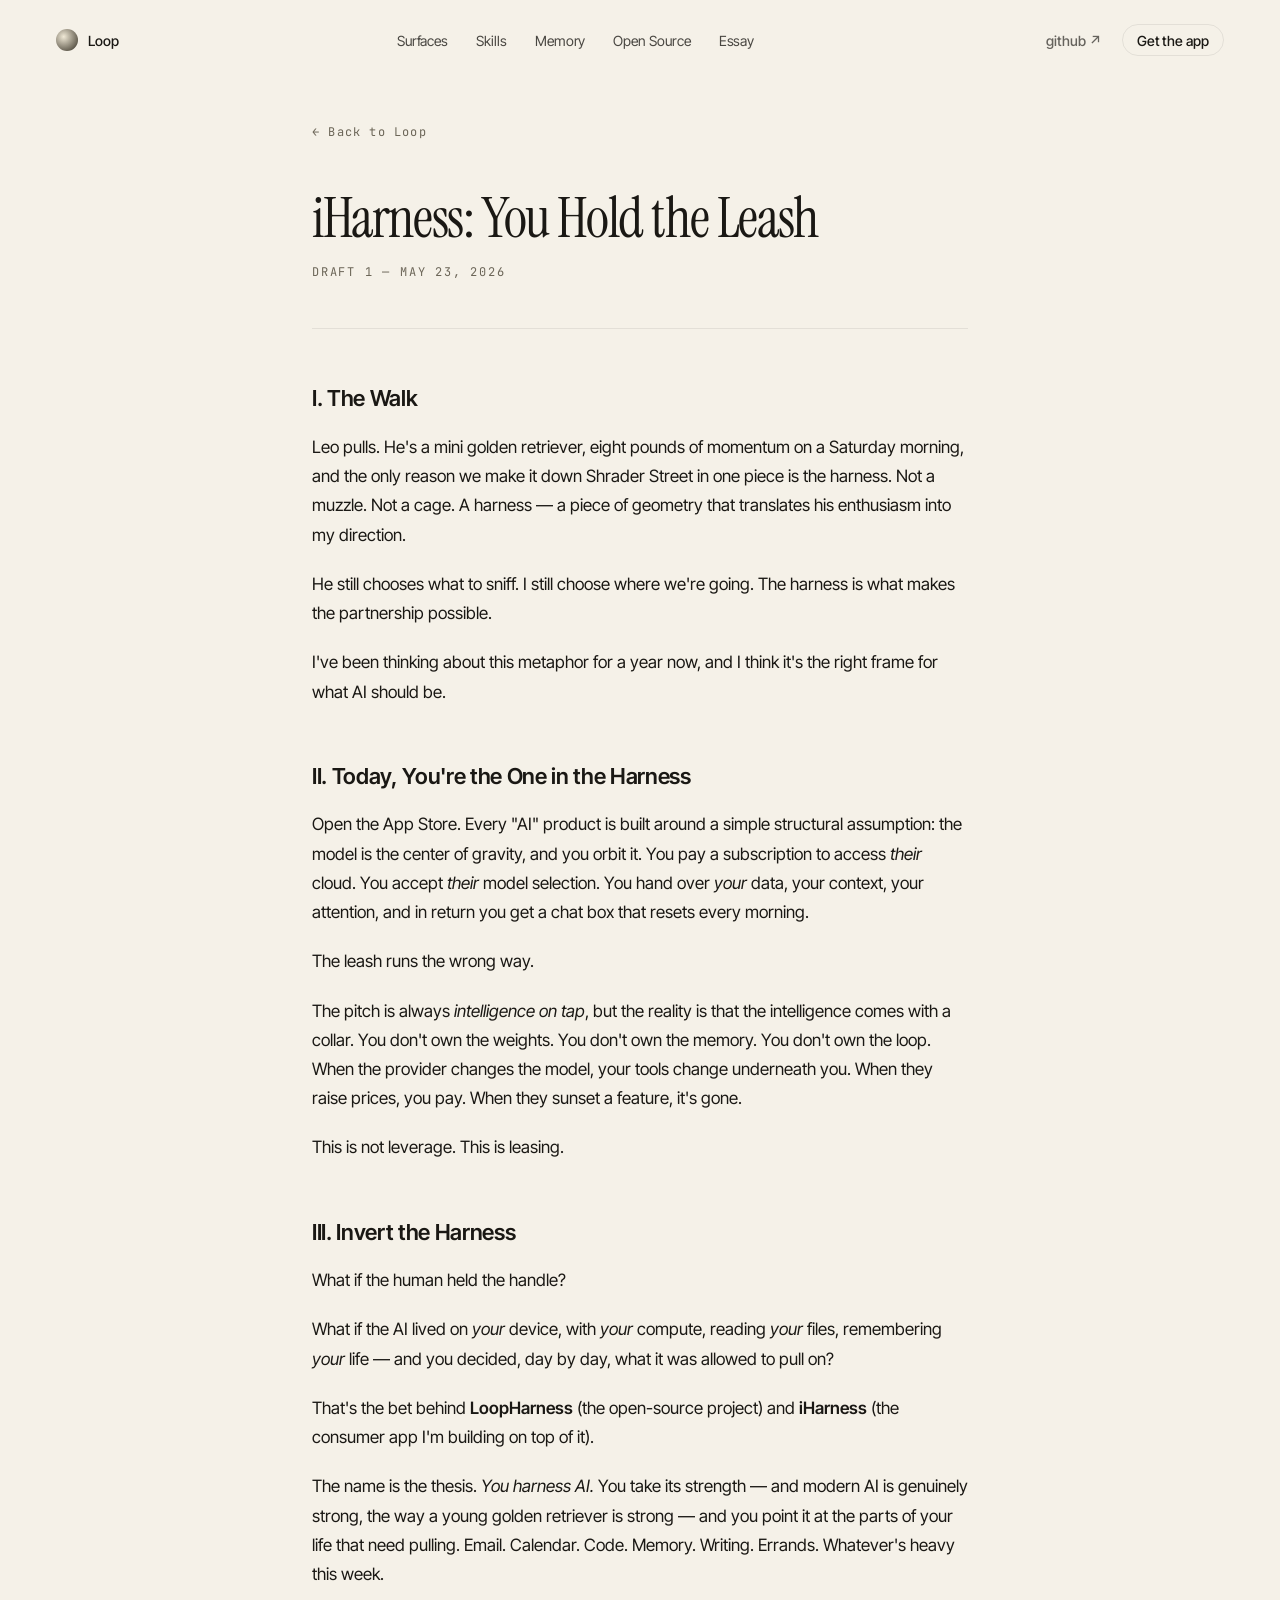
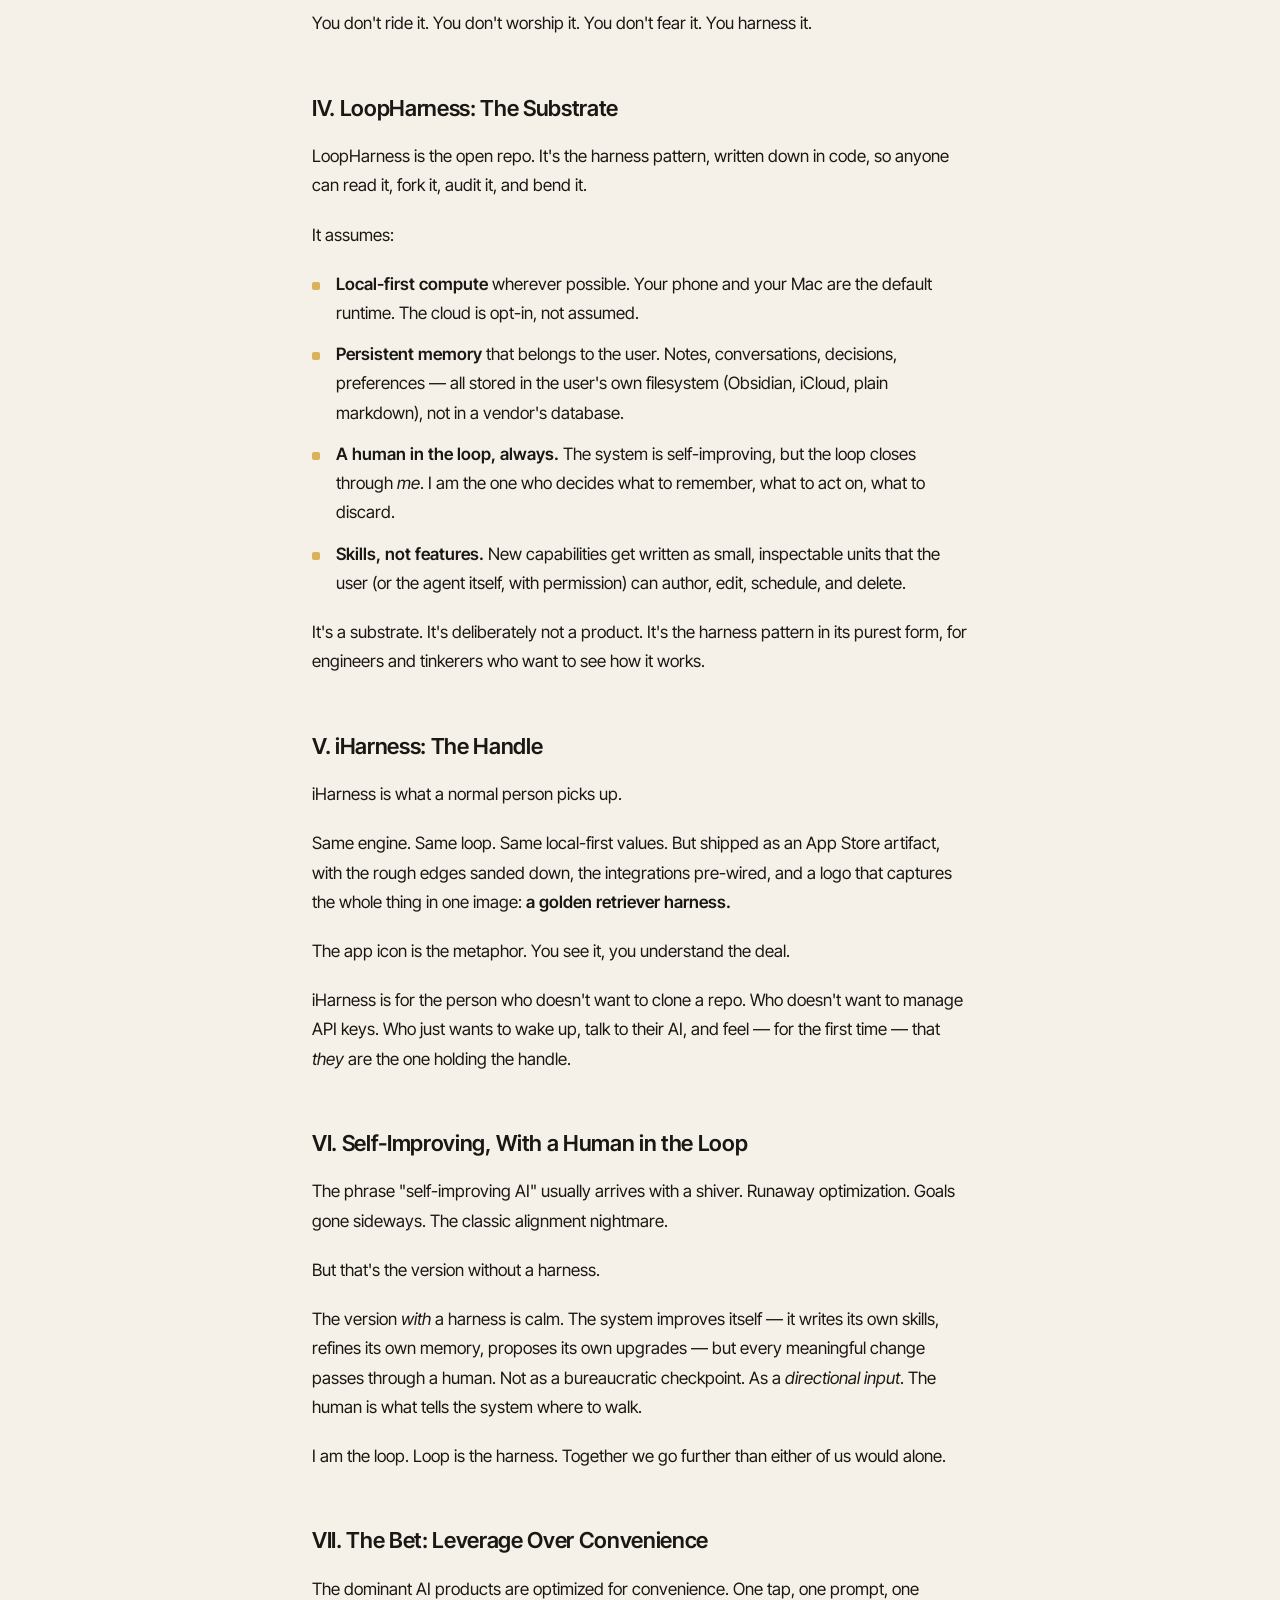
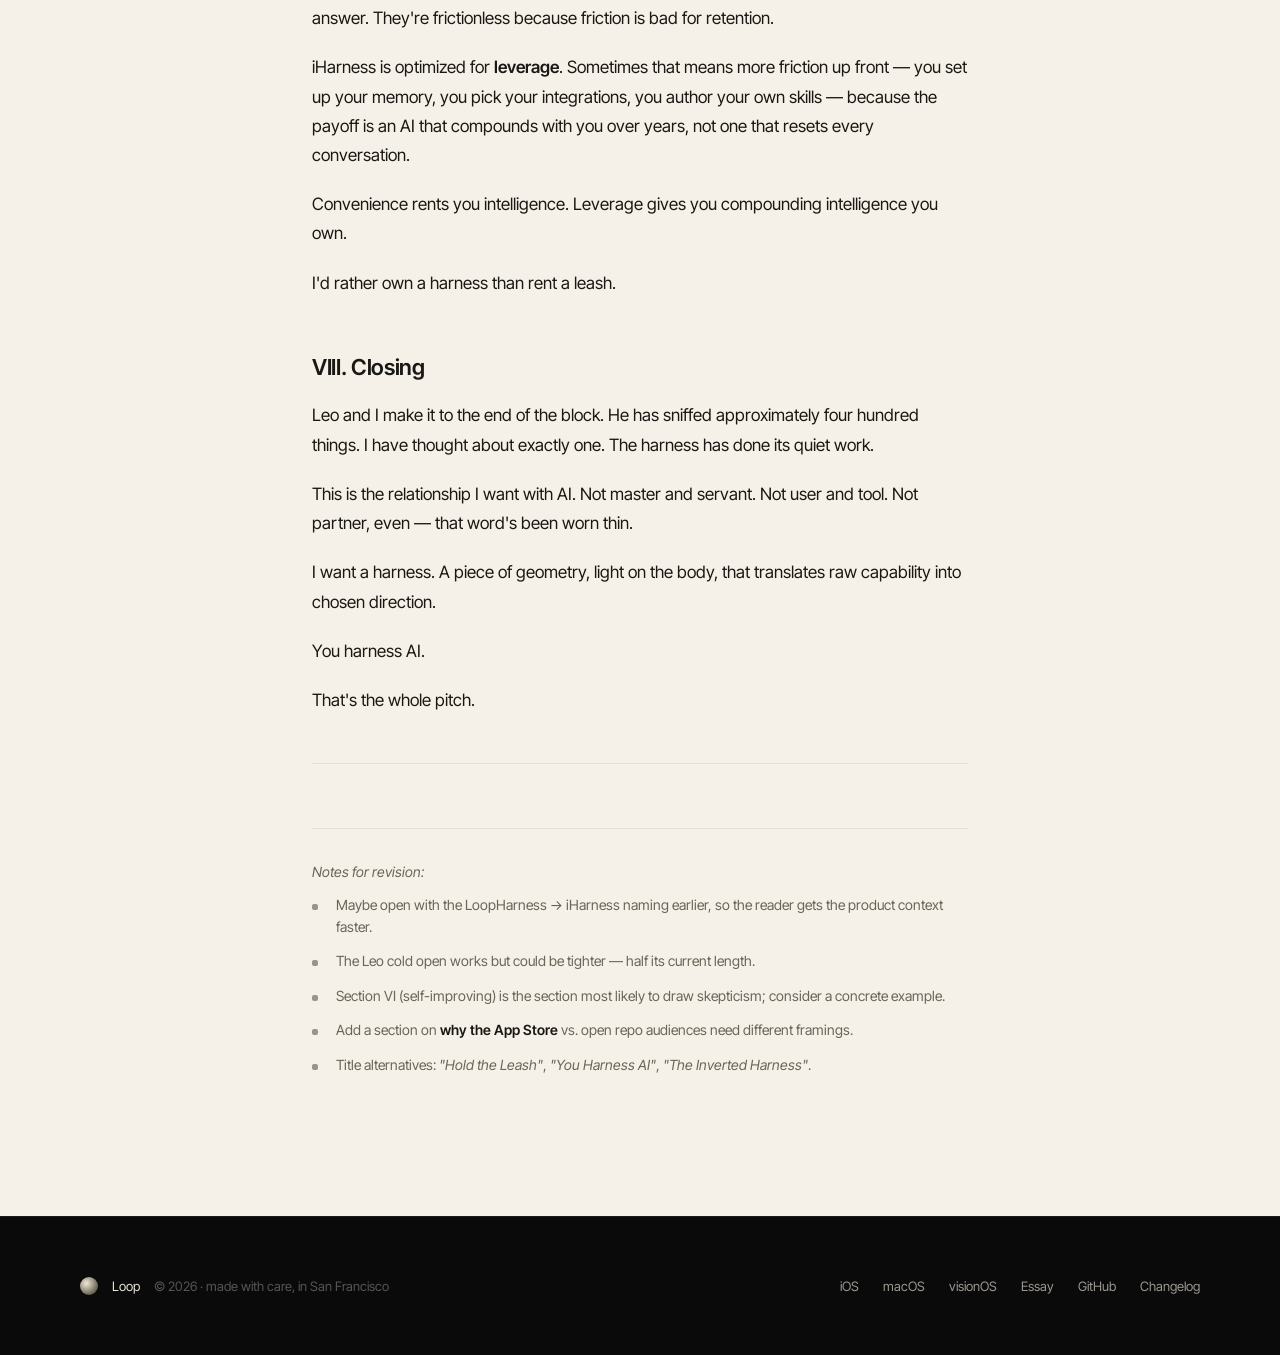
==== website/essay.html @ b85cd93d "feat: add /essay page — 'iHarness: You Hold the Leash' Co-Authored-By: bot_apk <apk@cognition.ai>" ====
<!doctype html>
<html lang="en">
<head>
<meta charset="utf-8" />
<meta name="viewport" content="width=device-width, initial-scale=1" />
<title>iHarness: You Hold the Leash — Loop</title>
<meta name="description" content="An essay on why AI should be harnessed by its user — the thesis behind LoopHarness and iHarness." />
<meta property="og:title" content="iHarness: You Hold the Leash" />
<meta property="og:description" content="An essay on why AI should be harnessed by its user — the thesis behind LoopHarness and iHarness." />
<meta property="og:url" content="https://loopharness.com/essay" />
<meta property="og:type" content="article" />
<meta name="theme-color" content="#0a0a0a" />
<link rel="preconnect" href="https://fonts.googleapis.com" />
<link rel="preconnect" href="https://fonts.gstatic.com" crossorigin />
<link href="https://fonts.googleapis.com/css2?family=Inter+Tight:wght@400;500;600&family=Instrument+Serif:ital@0;1&family=JetBrains+Mono:wght@400;500&display=swap" rel="stylesheet" />
<link rel="stylesheet" href="styles.css" />
<style>
/* ── essay page ─────────────────────────────────────────────── */

.essay-page {
  background: var(--paper);
  color: var(--paper-ink);
  min-height: 100vh;
  display: flex;
  flex-direction: column;
}

/* nav override — static, paper-colored */
.essay-page .nav {
  position: relative;
  color: var(--paper-ink);
}
.essay-page .nav__github     { color: var(--paper-ink); opacity: 0.65; }
.essay-page .nav__testflight { color: var(--paper-ink); border-color: var(--paper-line); }

.essay__header {
  max-width: 720px;
  margin: 0 auto;
  padding: 40px 32px 0;
  width: 100%;
}
.essay__back {
  font-family: var(--mono);
  font-size: 12px;
  letter-spacing: 0.1em;
  color: var(--paper-mute);
  text-decoration: none;
  display: inline-flex;
  align-items: center;
  gap: 6px;
  transition: color 0.15s;
}
.essay__back:hover { color: var(--paper-ink); }

.essay__body {
  max-width: 720px;
  margin: 0 auto;
  padding: 48px 32px 120px;
  width: 100%;
}

.essay__body h1 {
  font-family: var(--serif);
  font-size: clamp(40px, 5vw, 56px);
  font-weight: 400;
  letter-spacing: -0.025em;
  line-height: 1.08;
  margin: 0 0 16px;
  color: var(--paper-ink);
}

.essay__date {
  font-family: var(--mono);
  font-size: 12px;
  letter-spacing: 0.15em;
  text-transform: uppercase;
  color: var(--paper-mute);
  margin-bottom: 48px;
}

.essay__rule {
  border: none;
  border-top: 1px solid var(--paper-line);
  margin: 48px 0;
}

.essay__body h2 {
  font-family: var(--sans);
  font-size: 22px;
  font-weight: 600;
  letter-spacing: -0.015em;
  line-height: 1.25;
  margin: 56px 0 20px;
  color: var(--paper-ink);
}

.essay__body p {
  font-size: 17px;
  line-height: 1.72;
  color: var(--paper-ink);
  margin: 0 0 20px;
}

.essay__body em {
  font-style: italic;
}

.essay__body strong {
  font-weight: 600;
  color: var(--paper-ink);
}

.essay__body ul {
  list-style: none;
  padding: 0;
  margin: 0 0 20px;
}

.essay__body ul li {
  font-size: 17px;
  line-height: 1.72;
  color: var(--paper-ink);
  padding-left: 24px;
  position: relative;
  margin-bottom: 12px;
}

.essay__body ul li::before {
  content: "";
  position: absolute;
  left: 0;
  top: 12px;
  width: 8px;
  height: 8px;
  background: var(--accent);
  border-radius: 2px;
}

/* revision notes — rendered subtly */
.essay__revision {
  margin-top: 64px;
  padding-top: 32px;
  border-top: 1px solid var(--paper-line);
  color: var(--paper-mute);
}
.essay__revision p {
  font-size: 14px;
  line-height: 1.6;
  color: var(--paper-mute);
  font-style: italic;
  margin-bottom: 10px;
}
.essay__revision ul li {
  font-size: 14px;
  line-height: 1.6;
  color: var(--paper-mute);
}
.essay__revision ul li::before {
  background: var(--mute);
  width: 6px;
  height: 6px;
  top: 10px;
}

/* footer on essay page */
.essay-page .foot {
  margin-top: auto;
}

/* ── responsive ─────────────────────────────────────────────── */
@media (max-width: 800px) {
  .essay__body h1 { font-size: 36px; }
  .essay__body h2 { font-size: 20px; }
  .essay__body { padding: 40px 24px 80px; }
  .essay__header { padding: 32px 24px 0; }
}
@media (max-width: 520px) {
  .essay__body h1 { font-size: 30px; }
  .essay__body p, .essay__body ul li { font-size: 16px; }
}
</style>
</head>
<body class="essay-page">

<!-- ────────── NAV ────────── -->
<nav class="nav">
  <a class="nav__brand" href="/">
    <span class="nav__brand-orb"></span>
    <span>Loop</span>
  </a>
  <div class="nav__links">
    <a href="/#surfaces">Surfaces</a>
    <a href="/#skills">Skills</a>
    <a href="/#memory">Memory</a>
    <a href="/#open-source">Open Source</a>
    <a href="/essay">Essay</a>
  </div>
  <div class="nav__ctas">
    <a class="nav__github" href="https://github.com/theashbhat/LoopHarness" target="_blank" rel="noreferrer">github&nbsp;↗</a>
    <a class="nav__testflight" href="https://github.com/theashbhat/LoopHarness#setup" target="_blank" rel="noreferrer">Get the app</a>
  </div>
</nav>

<!-- ────────── ESSAY ────────── -->
<div class="essay__header">
  <a class="essay__back" href="/">← Back to Loop</a>
</div>

<article class="essay__body">

  <h1>iHarness: You Hold the Leash</h1>
  <div class="essay__date">Draft 1 — May 23, 2026</div>

  <hr class="essay__rule" />

  <h2>I. The Walk</h2>

  <p>Leo pulls. He's a mini golden retriever, eight pounds of momentum on a Saturday morning, and the only reason we make it down Shrader Street in one piece is the harness. Not a muzzle. Not a cage. A harness — a piece of geometry that translates his enthusiasm into my direction.</p>

  <p>He still chooses what to sniff. I still choose where we're going. The harness is what makes the partnership possible.</p>

  <p>I've been thinking about this metaphor for a year now, and I think it's the right frame for what AI should be.</p>

  <h2>II. Today, You're the One in the Harness</h2>

  <p>Open the App Store. Every "AI" product is built around a simple structural assumption: the model is the center of gravity, and you orbit it. You pay a subscription to access <em>their</em> cloud. You accept <em>their</em> model selection. You hand over <em>your</em> data, your context, your attention, and in return you get a chat box that resets every morning.</p>

  <p>The leash runs the wrong way.</p>

  <p>The pitch is always <em>intelligence on tap</em>, but the reality is that the intelligence comes with a collar. You don't own the weights. You don't own the memory. You don't own the loop. When the provider changes the model, your tools change underneath you. When they raise prices, you pay. When they sunset a feature, it's gone.</p>

  <p>This is not leverage. This is leasing.</p>

  <h2>III. Invert the Harness</h2>

  <p>What if the human held the handle?</p>

  <p>What if the AI lived on <em>your</em> device, with <em>your</em> compute, reading <em>your</em> files, remembering <em>your</em> life — and you decided, day by day, what it was allowed to pull on?</p>

  <p>That's the bet behind <strong>LoopHarness</strong> (the open-source project) and <strong>iHarness</strong> (the consumer app I'm building on top of it).</p>

  <p>The name is the thesis. <em>You harness AI.</em> You take its strength — and modern AI is genuinely strong, the way a young golden retriever is strong — and you point it at the parts of your life that need pulling. Email. Calendar. Code. Memory. Writing. Errands. Whatever's heavy this week.</p>

  <p>You don't ride it. You don't worship it. You don't fear it. You harness it.</p>

  <h2>IV. LoopHarness: The Substrate</h2>

  <p>LoopHarness is the open repo. It's the harness pattern, written down in code, so anyone can read it, fork it, audit it, and bend it.</p>

  <p>It assumes:</p>
  <ul>
    <li><strong>Local-first compute</strong> wherever possible. Your phone and your Mac are the default runtime. The cloud is opt-in, not assumed.</li>
    <li><strong>Persistent memory</strong> that belongs to the user. Notes, conversations, decisions, preferences — all stored in the user's own filesystem (Obsidian, iCloud, plain markdown), not in a vendor's database.</li>
    <li><strong>A human in the loop, always.</strong> The system is self-improving, but the loop closes through <em>me</em>. I am the one who decides what to remember, what to act on, what to discard.</li>
    <li><strong>Skills, not features.</strong> New capabilities get written as small, inspectable units that the user (or the agent itself, with permission) can author, edit, schedule, and delete.</li>
  </ul>

  <p>It's a substrate. It's deliberately not a product. It's the harness pattern in its purest form, for engineers and tinkerers who want to see how it works.</p>

  <h2>V. iHarness: The Handle</h2>

  <p>iHarness is what a normal person picks up.</p>

  <p>Same engine. Same loop. Same local-first values. But shipped as an App Store artifact, with the rough edges sanded down, the integrations pre-wired, and a logo that captures the whole thing in one image: <strong>a golden retriever harness.</strong></p>

  <p>The app icon is the metaphor. You see it, you understand the deal.</p>

  <p>iHarness is for the person who doesn't want to clone a repo. Who doesn't want to manage API keys. Who just wants to wake up, talk to their AI, and feel — for the first time — that <em>they</em> are the one holding the handle.</p>

  <h2>VI. Self-Improving, With a Human in the Loop</h2>

  <p>The phrase "self-improving AI" usually arrives with a shiver. Runaway optimization. Goals gone sideways. The classic alignment nightmare.</p>

  <p>But that's the version without a harness.</p>

  <p>The version <em>with</em> a harness is calm. The system improves itself — it writes its own skills, refines its own memory, proposes its own upgrades — but every meaningful change passes through a human. Not as a bureaucratic checkpoint. As a <em>directional input</em>. The human is what tells the system where to walk.</p>

  <p>I am the loop. Loop is the harness. Together we go further than either of us would alone.</p>

  <h2>VII. The Bet: Leverage Over Convenience</h2>

  <p>The dominant AI products are optimized for convenience. One tap, one prompt, one answer. They're frictionless because friction is bad for retention.</p>

  <p>iHarness is optimized for <strong>leverage</strong>. Sometimes that means more friction up front — you set up your memory, you pick your integrations, you author your own skills — because the payoff is an AI that compounds with you over years, not one that resets every conversation.</p>

  <p>Convenience rents you intelligence. Leverage gives you compounding intelligence you own.</p>

  <p>I'd rather own a harness than rent a leash.</p>

  <h2>VIII. Closing</h2>

  <p>Leo and I make it to the end of the block. He has sniffed approximately four hundred things. I have thought about exactly one. The harness has done its quiet work.</p>

  <p>This is the relationship I want with AI. Not master and servant. Not user and tool. Not partner, even — that word's been worn thin.</p>

  <p>I want a harness. A piece of geometry, light on the body, that translates raw capability into chosen direction.</p>

  <p>You harness AI.</p>

  <p>That's the whole pitch.</p>

  <hr class="essay__rule" />

  <!-- Notes for revision — preserved in source, rendered subtly -->
  <div class="essay__revision">
    <p><em>Notes for revision:</em></p>
    <ul>
      <li>Maybe open with the LoopHarness → iHarness naming earlier, so the reader gets the product context faster.</li>
      <li>The Leo cold open works but could be tighter — half its current length.</li>
      <li>Section VI (self-improving) is the section most likely to draw skepticism; consider a concrete example.</li>
      <li>Add a section on <strong>why the App Store</strong> vs. open repo audiences need different framings.</li>
      <li>Title alternatives: <em>"Hold the Leash"</em>, <em>"You Harness AI"</em>, <em>"The Inverted Harness"</em>.</li>
    </ul>
  </div>

</article>

<!-- ────────── FOOTER ────────── -->
<footer class="foot">
  <div class="foot__left">
    <span class="foot__orb"></span>
    <span class="foot__brand">Loop</span>
    <span class="foot__by">© 2026 · made with care, in San Francisco</span>
  </div>
  <div class="foot__links">
    <a href="/#surfaces">iOS</a>
    <a href="/#surfaces">macOS</a>
    <a href="/#surfaces">visionOS</a>
    <a href="/essay">Essay</a>
    <a href="https://github.com/theashbhat/LoopHarness" target="_blank" rel="noreferrer">GitHub</a>
    <a href="https://github.com/theashbhat/LoopHarness/commits/main" target="_blank" rel="noreferrer">Changelog</a>
  </div>
</footer>

</body>
</html>
---- website/styles.css ----
/* ─────────────────────────────────────────────────────────────
   Loop · loopharness.com
   Static, no build step. All design tokens live as custom props.
   ───────────────────────────────────────────────────────────── */

:root {
  --ink:        #0a0a0a;
  --paper:      #f5f1e8;
  --paper-ink:  #1a1814;
  --paper-mute: #6b6557;
  --paper-line: rgba(20, 18, 14, 0.08);
  --off:        #e9e4d8;
  --mute:       #9a9488;
  --accent:     #d9b25a;

  --sans: 'Inter Tight', ui-sans-serif, system-ui, -apple-system, sans-serif;
  --mono: 'JetBrains Mono', ui-monospace, monospace;
  --serif: 'Instrument Serif', ui-serif, serif;
}

* { box-sizing: border-box; }
html, body { margin: 0; padding: 0; }
html { scroll-behavior: smooth; }

body {
  background: var(--paper);
  color: var(--paper-ink);
  font-family: var(--sans);
  -webkit-font-smoothing: antialiased;
  -moz-osx-font-smoothing: grayscale;
}

a { color: inherit; text-decoration: none; }
button { font-family: inherit; cursor: pointer; }
em { font-style: italic; }

/* ────────── eyebrow (label) ────────── */

.eyebrow {
  font-family: var(--mono);
  font-size: 11px;
  letter-spacing: 0.22em;
  text-transform: uppercase;
  line-height: 1.8;
}
.eyebrow--paper { color: var(--paper-mute); margin-bottom: 16px; }
.eyebrow--dark  { color: rgba(233, 228, 216, 0.5); margin-bottom: 14px; }
.eyebrow--hero  {
  color: rgba(233, 228, 216, 0.55);
  display: flex;
  flex-direction: column;
  align-items: center;
}
.eyebrow--hero span { white-space: nowrap; }

/* ────────── nav ────────── */

.nav {
  position: absolute;
  inset: 0 0 auto 0;
  z-index: 10;
  display: flex;
  align-items: center;
  justify-content: space-between;
  padding: 24px 56px;
  font-size: 14px;
  letter-spacing: -0.005em;
}
.nav--dark { color: var(--off); }
.nav__brand {
  display: flex; align-items: center; gap: 10px;
  font-weight: 500;
}
.nav__brand-orb {
  width: 22px; height: 22px; border-radius: 50%;
  background: radial-gradient(circle at 35% 35%, #f0e9d6, #6b6557 70%, #1a1814 100%);
}
.nav__links {
  display: flex; gap: 28px; opacity: 0.78;
}
.nav__ctas {
  display: flex; align-items: center; gap: 6px;
}
.nav__github, .nav__testflight {
  display: inline-flex;
  align-items: center;
  height: 32px;
  padding: 0 14px;
  border-radius: 999px;
  font-weight: 500;
}
.nav__github     { opacity: 0.78; }
.nav__testflight { border: 1px solid rgba(233, 228, 216, 0.22); }

/* ────────── hero ────────── */

.hero {
  position: relative;
  background: var(--ink);
  color: var(--off);
  overflow: hidden;
  display: flex;
  flex-direction: column;
  min-height: 100vh;
  padding: clamp(80px, 11vh, 110px) 56px clamp(28px, 4vh, 48px);
}
.hero__vignette {
  position: absolute;
  inset: 0;
  pointer-events: none;
  background: radial-gradient(70% 50% at 50% 50%, rgba(217, 178, 90, 0.04), transparent 70%);
}
.hero__stack {
  flex: 1;
  display: flex;
  flex-direction: column;
  align-items: center;
  justify-content: center;
  text-align: center;
  position: relative;
  z-index: 1;
  gap: clamp(14px, 2vh, 22px);
}
.hero__orb {
  display: block;
  width: clamp(160px, 26vh, 280px);
  height: clamp(160px, 26vh, 280px);
}
.hero__headline {
  font-size: clamp(40px, 5.4vw, 72px);
  font-weight: 500;
  letter-spacing: -0.035em;
  line-height: 1.02;
  margin: 0;
  max-width: 960px;
  text-wrap: balance;
}
.hero__lede {
  font-size: clamp(15px, 1.4vw, 18px);
  line-height: 1.55;
  color: rgba(233, 228, 216, 0.65);
  margin: 0;
  max-width: 600px;
  text-wrap: pretty;
}
.hero__ctas {
  display: flex;
  gap: 12px;
  margin-top: 8px;
}

/* ────────── buttons ────────── */

.btn {
  display: inline-flex;
  align-items: center;
  justify-content: center;
  padding: 14px 26px;
  border-radius: 999px;
  font-size: 15px;
  font-weight: 500;
  line-height: 1;
  border: 1px solid transparent;
  white-space: nowrap;
  transition: transform 0.15s ease, background 0.15s ease, opacity 0.15s ease;
}
.btn:hover  { transform: translateY(-1px); }
.btn--primary { background: var(--off);          color: var(--ink); }
.btn--ghost   { background: transparent;        color: var(--off); border-color: rgba(233, 228, 216, 0.25); }
.btn--dark    { background: var(--ink);          color: var(--off); padding: 14px 22px; font-size: 14px; }
.btn--outline { background: transparent;        color: var(--paper-ink); border-color: var(--paper-ink); padding: 14px 22px; font-size: 14px; }

/* ────────── hold-to-talk ────────── */

.hold-strip {
  align-self: center;
  margin-top: clamp(28px, 5vh, 64px);
  display: flex;
  align-items: center;
  gap: 14px;
  padding: 14px 18px;
  border: 1px solid rgba(233, 228, 216, 0.12);
  border-radius: 999px;
  background: rgba(20, 20, 20, 0.6);
  backdrop-filter: blur(8px);
  font-family: var(--mono);
  font-size: 12px;
  color: rgba(233, 228, 216, 0.7);
  width: min(760px, calc(100% - 112px));
  user-select: none;
  cursor: pointer;
  position: relative;
  z-index: 1;
}
.hold-strip__key {
  padding: 6px 10px;
  border-radius: 6px;
  border: 1px solid rgba(233, 228, 216, 0.25);
  font-size: 10px;
  letter-spacing: 0.1em;
  transition: background 0.15s, color 0.15s;
}
.hold-strip.is-holding .hold-strip__key {
  background: var(--accent);
  color: var(--ink);
}
.hold-strip__txt {
  flex: 1;
  color: rgba(233, 228, 216, 0.45);
  font-size: 13px;
  text-align: left;
  overflow: hidden;
  text-overflow: ellipsis;
  white-space: nowrap;
}
.hold-strip.is-holding .hold-strip__txt { color: var(--off); }
.hold-strip__dot {
  width: 8px; height: 8px; border-radius: 50%;
  background: #444;
  transition: background 0.2s;
  flex-shrink: 0;
}
.hold-strip.is-holding .hold-strip__dot { background: #ff5f57; }

/* ────────── surfaces ────────── */

.surfaces {
  background: var(--paper);
  color: var(--paper-ink);
  padding: 120px 80px 140px;
}
.surfaces__head {
  display: flex;
  justify-content: space-between;
  align-items: flex-end;
  gap: 24px;
  margin-bottom: 64px;
  flex-wrap: wrap;
}
.surfaces__title {
  font-size: 56px;
  font-weight: 500;
  letter-spacing: -0.03em;
  margin: 0;
  line-height: 1.05;
  max-width: 720px;
}
.tabs {
  display: flex;
  gap: 4px;
  border: 1px solid var(--paper-line);
  padding: 4px;
  border-radius: 999px;
  flex-shrink: 0;
}
.tab {
  padding: 8px 18px;
  border-radius: 999px;
  border: none;
  background: transparent;
  color: var(--paper-ink);
  font-size: 13px;
  font-weight: 500;
}
.tab.is-active {
  background: var(--ink);
  color: var(--off);
}

.surfaces__stage {
  background: linear-gradient(180deg, #232019 0%, #1a1814 100%);
  border-radius: 24px;
  padding: 80px;
  min-height: 580px;
  display: flex;
  align-items: center;
  justify-content: space-between;
  gap: 80px;
  position: relative;
  overflow: hidden;
  box-shadow: inset 0 1px 0 rgba(255, 255, 255, 0.04);
}
.surfaces__copy {
  color: var(--off);
  max-width: 380px;
}
.surfaces__copy > div { display: none; }
.surfaces__copy > div.is-active { display: block; }
.surfaces__copy h3 {
  font-size: 36px;
  font-weight: 500;
  letter-spacing: -0.025em;
  margin: 0;
  line-height: 1.1;
}
.surfaces__copy p {
  font-size: 15px;
  line-height: 1.6;
  color: rgba(233, 228, 216, 0.65);
  margin-top: 18px;
}
.surfaces__device {
  display: flex;
  justify-content: center;
  align-items: center;
  min-width: 420px;
}
/* High-specificity hide so the device-specific `display: flex`/`block`
   rules below don't override us when a frame isn't the active tab. */
.surfaces__device > [data-surface]:not(.is-active) { display: none; }

/* iPhone frame */
.phone {
  width: 300px;
  height: 648px;
  background: #0a0a0a;
  border: 1px solid #1c1c1c;
  border-radius: 42px;
  padding: 8px;
  box-shadow: 0 40px 80px -20px rgba(0, 0, 0, 0.6), 0 0 0 1px rgba(255, 255, 255, 0.04);
}
.phone__screen {
  width: 100%; height: 100%;
  background: #000;
  border-radius: 34px;
  overflow: hidden;
  position: relative;
  color: #eaeaea;
  display: flex;
  flex-direction: column;
  padding-top: 44px;
}
.phone__notch {
  position: absolute; top: 8px; left: 50%; transform: translateX(-50%);
  width: 96px; height: 22px;
  background: #000;
  border-radius: 14px;
  z-index: 5;
}
.phone__status {
  position: absolute; top: 12px; left: 18px; right: 18px;
  display: flex; justify-content: space-between;
  font-size: 11px; font-weight: 500; color: #fff;
  font-variant-numeric: tabular-nums;
  z-index: 6;
}
.phone__chrome {
  display: flex; justify-content: space-between;
  padding: 0 14px 8px;
  align-items: center;
}
.phone__menu {
  width: 30px; height: 30px; border-radius: 50%;
  background: #1a1a1a;
  display: flex; align-items: center; justify-content: center;
  font-size: 14px;
}
.phone__topright { display: flex; gap: 6px; }
.phone__settings {
  width: 56px; height: 28px;
  background: #1a1a1a; border-radius: 14px;
  display: flex; align-items: center; justify-content: center; gap: 6px;
  font-size: 10px; color: #888;
}
.phone__compose {
  width: 30px; height: 30px; border-radius: 50%;
  background: #1a1a1a;
  display: flex; align-items: center; justify-content: center;
  font-size: 12px;
}
.phone__orb {
  flex: 1;
  display: flex; align-items: center; justify-content: center;
}
.phone__orb canvas { width: 120px; height: 120px; display: block; }
.phone__input {
  padding: 0 12px 14px;
  display: flex; gap: 8px; align-items: center;
}
.phone__mic {
  width: 32px; height: 32px; border-radius: 50%;
  background: #1a1a1a;
  display: flex; align-items: center; justify-content: center;
  font-size: 12px;
}
.phone__field {
  flex: 1; height: 32px; background: #1a1a1a;
  border-radius: 18px;
  display: flex; align-items: center; padding: 0 14px;
  font-size: 12px; color: #666;
  justify-content: space-between;
}
.phone__attach { opacity: 0.6; }

/* Mac window */
.mac {
  width: 620px; height: 420px;
  background: #111;
  border: 1px solid #222;
  border-radius: 12px;
  overflow: hidden;
  box-shadow: 0 30px 60px -20px rgba(0, 0, 0, 0.55), 0 0 0 1px rgba(255, 255, 255, 0.03);
  display: flex; flex-direction: column;
}
.mac__titlebar {
  height: 32px;
  background: linear-gradient(180deg, #1a1a1a, #131313);
  border-bottom: 1px solid #222;
  display: flex; align-items: center;
  padding: 0 12px; gap: 8px;
  font-size: 12px; color: #888;
}
.mac__dot { width: 12px; height: 12px; border-radius: 50%; }
.mac__dot--red    { background: #ff5f57; }
.mac__dot--yellow { background: #febc2e; }
.mac__dot--green  { background: #28c840; }
.mac__title {
  margin-left: auto; margin-right: auto;
  transform: translateX(-26px);
}
.mac__body {
  flex: 1; display: flex;
  color: #eaeaea;
}
.mac__sidebar {
  width: 180px;
  border-right: 1px solid #1a1a1a;
  padding: 14px 12px;
  background: #0c0c0c;
  font-size: 12px;
}
.mac__group {
  color: #666; font-size: 10px;
  letter-spacing: 0.1em; text-transform: uppercase;
  margin: 6px 0 10px;
}
.mac__item {
  padding: 8px 10px;
  color: #888;
}
.mac__item.is-active {
  color: #eaeaea;
  background: #1a1a1a;
  border-radius: 6px;
  margin-bottom: 2px;
}
.mac__chat {
  flex: 1; padding: 24px;
  display: flex; flex-direction: column; gap: 16px;
}
.mac__bubble {
  font-size: 13px;
  border-radius: 12px;
  max-width: 380px;
  line-height: 1.5;
}
.mac__bubble--user {
  background: #1a1a1a;
  padding: 12px 14px;
  align-self: flex-end;
}
.mac__bubble--assistant {
  display: flex; gap: 10px; align-items: flex-start;
  background: transparent;
  color: #cfcabd;
}
.mac__assistant-orb { width: 28px; height: 28px; display: block; }
.mac__hint {
  margin-top: auto;
  display: flex; align-items: center; gap: 10px;
  background: #1a1a1a;
  padding: 10px 14px;
  border-radius: 999px;
  font-size: 12px; color: #888;
}

/* Vision scene */
.vision {
  width: 520px; height: 360px;
  background: radial-gradient(120% 90% at 50% 60%, #1c1d22 0%, #08090b 60%, #000 100%);
  border-radius: 18px;
  overflow: hidden;
  position: relative;
  border: 1px solid rgba(255, 255, 255, 0.05);
  box-shadow: inset 0 0 80px rgba(0, 0, 0, 0.6);
}
.vision::before {
  content: "";
  position: absolute; inset: 0;
  background:
    radial-gradient(60% 40% at 20% 20%, rgba(255, 210, 150, 0.04), transparent 60%),
    radial-gradient(50% 40% at 85% 80%, rgba(150, 180, 255, 0.04), transparent 60%);
  pointer-events: none;
}
.vision__orb {
  position: absolute; inset: 0;
  display: flex; align-items: center; justify-content: center;
}
.vision__orb canvas { width: 200px; height: 200px; display: block; }
.vision__label {
  position: absolute; bottom: 18px; left: 0; right: 0;
  text-align: center;
  color: rgba(255, 255, 255, 0.5);
  font-size: 11px;
  font-family: var(--mono);
  letter-spacing: 0.18em;
}

/* helpers */
.dot { display: inline-block; }
.dot--amber { color: var(--accent); }
.hl { color: var(--accent); }

/* ────────── skills ────────── */

.skills {
  background: var(--paper);
  color: var(--paper-ink);
  padding: 100px 80px 140px;
}
.skills__head { margin-bottom: 60px; }
.skills__head h2 {
  font-size: 56px;
  font-weight: 500;
  letter-spacing: -0.03em;
  margin: 0;
  line-height: 1.05;
  max-width: 820px;
}
.skills__head p {
  font-size: 17px;
  line-height: 1.6;
  color: var(--paper-mute);
  margin-top: 20px;
  max-width: 580px;
}
.skills__grid {
  display: grid;
  grid-template-columns: repeat(4, 1fr);
  border-top: 1px solid var(--paper-line);
}
.skill {
  padding: 28px 24px;
  border-right: 1px solid var(--paper-line);
  border-bottom: 1px solid var(--paper-line);
  min-height: 130px;
}
.skill:nth-child(4n) { border-right: none; }
.skill__mark {
  width: 10px; height: 10px;
  background: var(--accent);
  border-radius: 2px;
  display: inline-block;
  margin-right: 10px;
  vertical-align: middle;
}
.skill__name {
  font-size: 15px; font-weight: 500;
  vertical-align: middle;
}
.skill__desc {
  font-size: 13px;
  line-height: 1.5;
  color: var(--paper-mute);
  margin-top: 10px;
}
.skills__foot {
  margin-top: 24px;
  font-size: 13px;
  color: var(--paper-mute);
  font-family: var(--mono);
}

/* ────────── memory ────────── */

.memory {
  background: var(--ink);
  color: var(--off);
  padding: 120px 80px;
  display: grid;
  grid-template-columns: 1fr 1fr;
  gap: 80px;
  align-items: center;
}
.memory__copy h2 {
  font-size: 52px;
  font-weight: 500;
  letter-spacing: -0.03em;
  margin: 0;
  line-height: 1.05;
}
.memory__copy p {
  font-size: 17px;
  line-height: 1.6;
  color: rgba(233, 228, 216, 0.65);
  margin-top: 22px;
  max-width: 480px;
}
.memory__aside {
  font-size: 13px !important;
  color: rgba(233, 228, 216, 0.45) !important;
  font-style: italic;
}
.memory__file {
  background: #0f0f0f;
  border: 1px solid #1c1c1c;
  border-radius: 12px;
  padding: 24px;
  font-family: var(--mono);
  font-size: 12.5px;
  line-height: 1.65;
  color: #cfcabd;
}
.memory__path {
  color: #666;
  margin-bottom: 14px;
  font-size: 11px;
  letter-spacing: 0.12em;
}
.md-h    { color: var(--accent); }
.md-h2   { margin-top: 12px; }
.md-line { color: #9a9488; }
.memory__stamp {
  margin-top: 14px;
  color: #666;
}

/* ────────── oss ────────── */

.oss {
  background: var(--paper);
  color: var(--paper-ink);
  padding: 120px 80px;
}
.oss__grid {
  display: grid;
  grid-template-columns: 1.1fr 1fr;
  gap: 80px;
  align-items: flex-start;
}
.oss__copy h2 {
  font-size: 56px;
  font-weight: 500;
  letter-spacing: -0.03em;
  margin: 0;
  line-height: 1.05;
  max-width: 600px;
}
.oss__copy h2 .muted { color: var(--paper-mute); }
.oss__copy p {
  font-size: 17px;
  line-height: 1.6;
  color: var(--paper-mute);
  margin-top: 28px;
  max-width: 520px;
}
.oss__copy strong { color: var(--paper-ink); }
.oss__ctas {
  display: flex;
  gap: 12px;
  margin-top: 32px;
  flex-wrap: wrap;
}

.repo {
  background: var(--ink);
  color: var(--off);
  border-radius: 14px;
  padding: 28px;
  font-family: var(--mono);
  font-size: 12.5px;
}
.repo__head {
  display: flex; justify-content: space-between; align-items: center;
  margin-bottom: 20px;
  font-size: 13px;
}
.repo__name {
  display: flex; align-items: center; gap: 10px;
  font-weight: 500;
}
.repo__icon {
  width: 20px; height: 20px; border-radius: 4px;
  background: #1a1a1a;
  display: inline-flex; align-items: center; justify-content: center;
  font-size: 11px;
}
.repo__license {
  color: var(--mute);
  font-size: 11px;
  padding: 4px 10px;
  border: 1px solid #1c1c1c;
  border-radius: 999px;
}
.repo__desc {
  color: var(--mute);
  font-size: 12px;
  line-height: 1.6;
  padding-bottom: 18px;
  border-bottom: 1px solid #1c1c1c;
}
.repo__tree {
  margin-top: 16px;
  color: #cfcabd;
  font-size: 11.5px;
}
.repo__tree > div {
  display: flex; justify-content: space-between;
  padding: 5px 0;
}
.repo__tree > div > span:last-child { color: #666; }
.repo__cmd {
  margin-top: 20px;
  padding-top: 16px;
  border-top: 1px solid #1c1c1c;
  color: #666;
  font-size: 11px;
}

/* ────────── footer ────────── */

.foot {
  background: var(--ink);
  color: rgba(233, 228, 216, 0.65);
  padding: 60px 80px;
  font-size: 13px;
  display: flex;
  justify-content: space-between;
  align-items: center;
  border-top: 1px solid #1c1c1c;
  gap: 24px;
  flex-wrap: wrap;
}
.foot__left {
  display: flex; align-items: center; gap: 14px;
}
.foot__orb {
  width: 18px; height: 18px; border-radius: 50%;
  background: radial-gradient(circle at 35% 35%, #f0e9d6, #6b6557 70%, #1a1814 100%);
}
.foot__brand { color: var(--off); }
.foot__by    { color: #555; }
.foot__links { display: flex; gap: 24px; }

/* ────────── responsive ────────── */

@media (max-width: 1080px) {
  .surfaces, .skills, .oss, .memory, .foot { padding-left: 40px; padding-right: 40px; }
  .nav { padding-left: 32px; padding-right: 32px; }
  .hero { padding-left: 32px; padding-right: 32px; }
  .hold-strip { width: calc(100% - 64px); }
  .surfaces__stage { padding: 56px; gap: 56px; }
  .skills__grid { grid-template-columns: repeat(3, 1fr); }
  .skill:nth-child(4n) { border-right: 1px solid var(--paper-line); }
  .skill:nth-child(3n) { border-right: none; }
}

@media (max-width: 800px) {
  .nav__links { display: none; }
  .surfaces__title, .skills__head h2, .memory__copy h2, .oss__copy h2 { font-size: 40px; }
  .surfaces__stage { flex-direction: column; padding: 40px; gap: 40px; }
  .surfaces__copy { max-width: 100%; }
  .surfaces__device { min-width: 0; width: 100%; }
  .mac { width: 100%; max-width: 560px; height: 380px; }
  .vision { width: 100%; max-width: 480px; }
  .memory { grid-template-columns: 1fr; gap: 48px; padding: 80px 32px; }
  .oss__grid { grid-template-columns: 1fr; gap: 48px; }
  .skills__grid { grid-template-columns: repeat(2, 1fr); }
  .skill:nth-child(3n) { border-right: 1px solid var(--paper-line); }
  .skill:nth-child(2n) { border-right: none; }
  .foot { padding: 40px 32px; }
}

@media (max-width: 520px) {
  .nav__github { display: none; }
  .nav__brand span:not(.nav__brand-orb) { display: none; }
  .surfaces, .skills, .oss, .memory { padding-left: 24px; padding-right: 24px; }
  .hero { padding-left: 24px; padding-right: 24px; }
  .hold-strip { width: calc(100% - 48px); padding: 12px 14px; }
  .hold-strip__txt { font-size: 11px; }
  .hero__ctas { flex-direction: column; width: 100%; max-width: 320px; }
  .btn { width: 100%; }
  .surfaces__head { flex-direction: column; align-items: flex-start; }
  .surfaces__title, .skills__head h2, .memory__copy h2, .oss__copy h2 { font-size: 32px; }
  .surfaces__stage { padding: 28px; }
  .phone { width: 240px; height: 518px; }
  .skills__grid { grid-template-columns: 1fr; }
  .skill { border-right: none !important; }
  .foot { flex-direction: column; align-items: flex-start; }
  .foot__links { flex-wrap: wrap; }
}
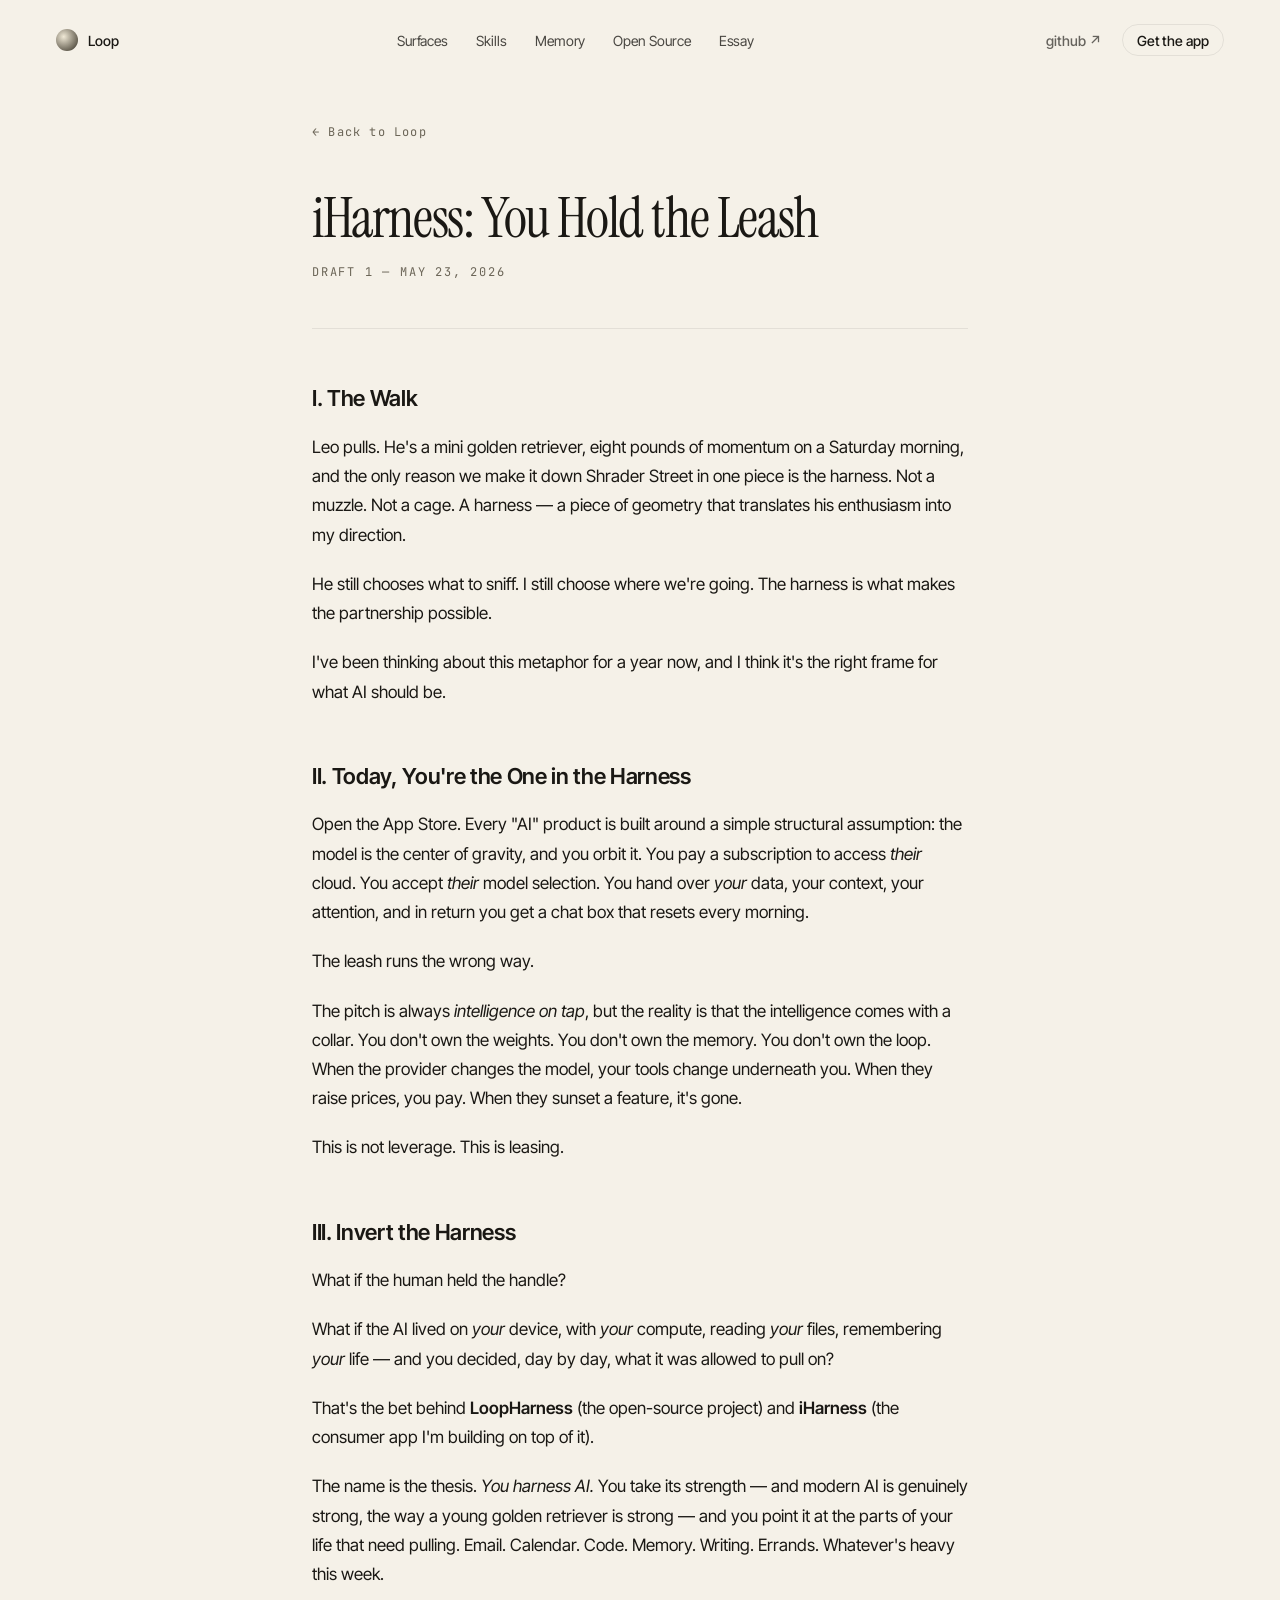
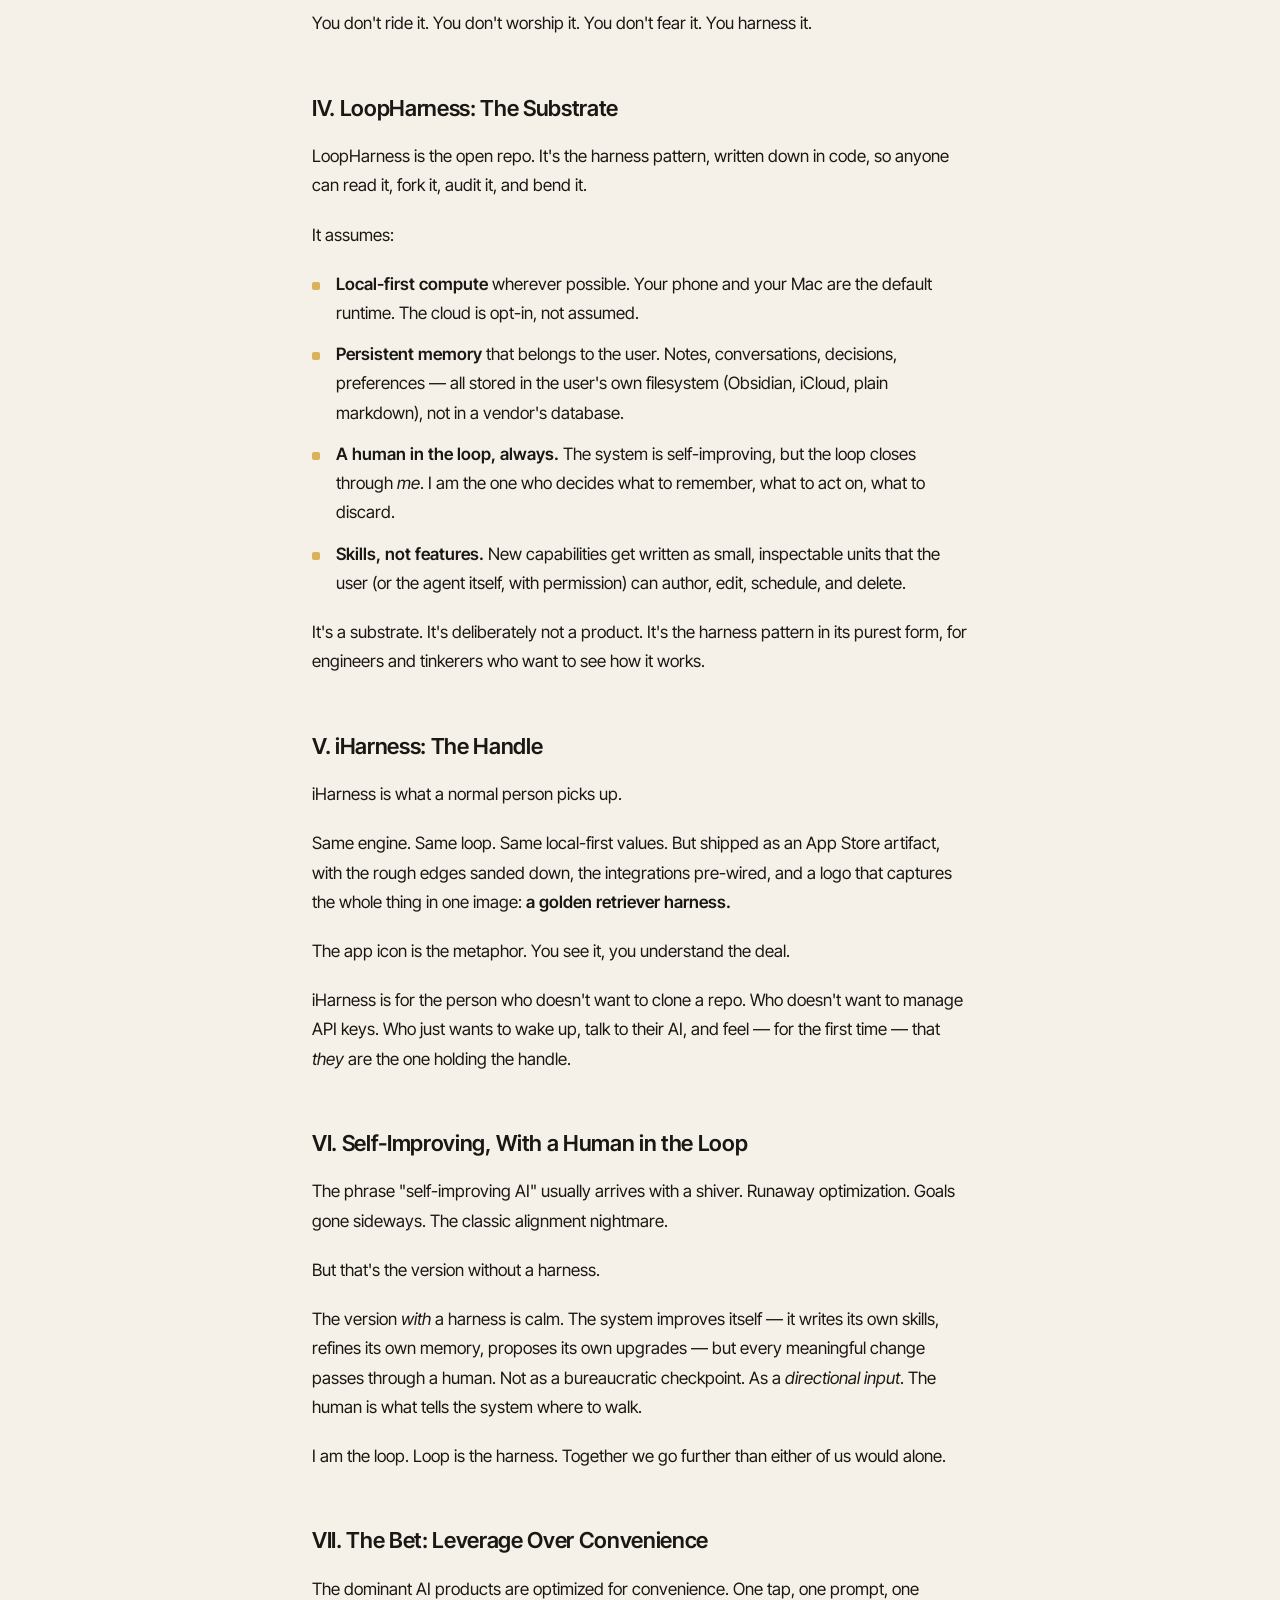
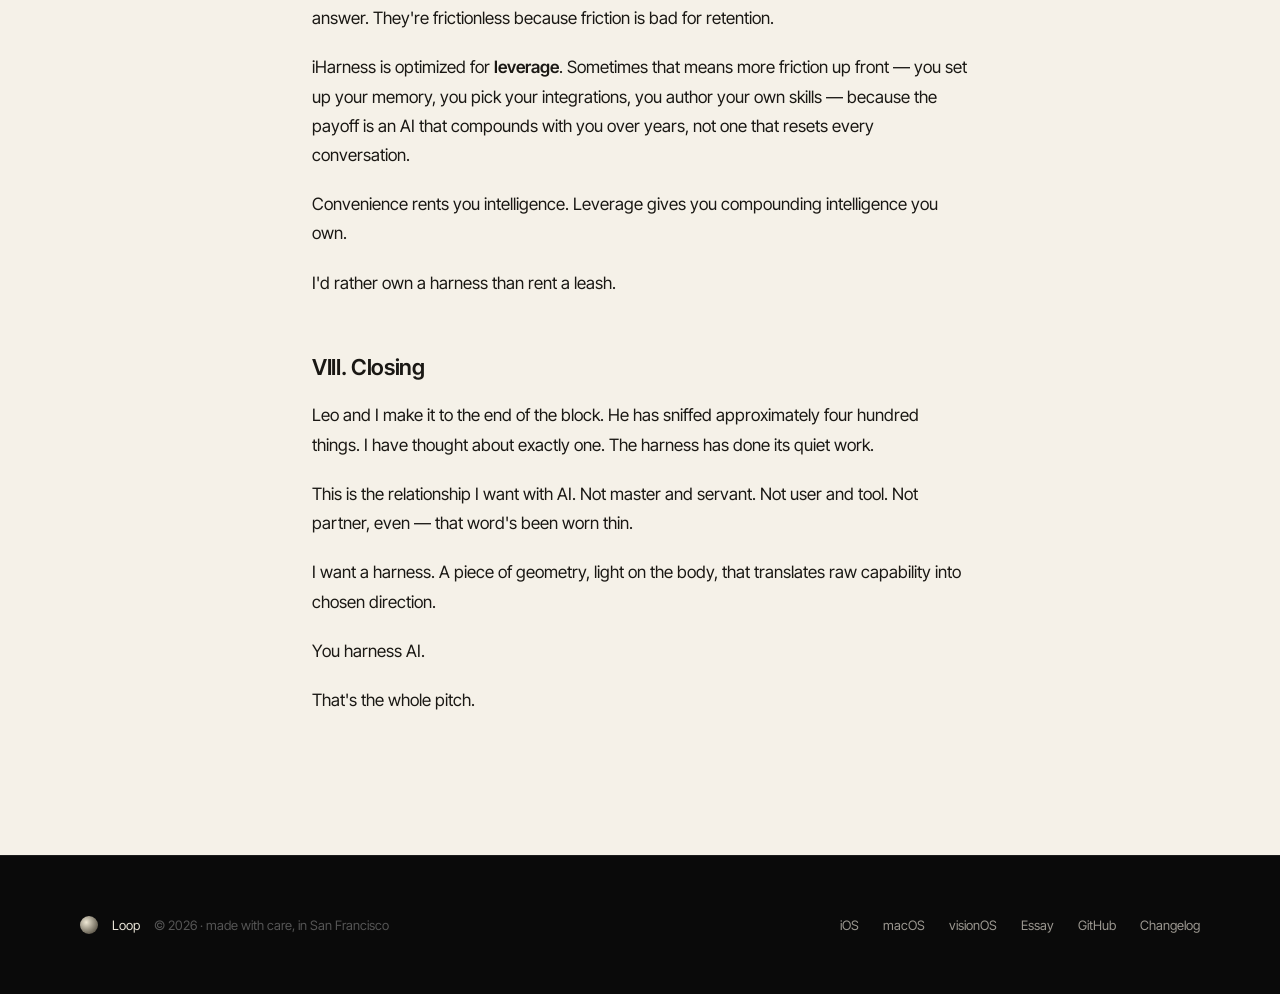
==== commit d505a299: "fix: remove 'Notes for revision' section from published essay page Co-Authored-By: bot_apk <apk@cogn" ====
--- a/website/essay.html
+++ b/website/essay.html
@@ -136,31 +136,6 @@
   border-radius: 2px;
 }
 
-/* revision notes — rendered subtly */
-.essay__revision {
-  margin-top: 64px;
-  padding-top: 32px;
-  border-top: 1px solid var(--paper-line);
-  color: var(--paper-mute);
-}
-.essay__revision p {
-  font-size: 14px;
-  line-height: 1.6;
-  color: var(--paper-mute);
-  font-style: italic;
-  margin-bottom: 10px;
-}
-.essay__revision ul li {
-  font-size: 14px;
-  line-height: 1.6;
-  color: var(--paper-mute);
-}
-.essay__revision ul li::before {
-  background: var(--mute);
-  width: 6px;
-  height: 6px;
-  top: 10px;
-}
 
 /* footer on essay page */
 .essay-page .foot {
@@ -299,19 +274,6 @@
 
   <p>That's the whole pitch.</p>
 
-  <hr class="essay__rule" />
-
-  <!-- Notes for revision — preserved in source, rendered subtly -->
-  <div class="essay__revision">
-    <p><em>Notes for revision:</em></p>
-    <ul>
-      <li>Maybe open with the LoopHarness → iHarness naming earlier, so the reader gets the product context faster.</li>
-      <li>The Leo cold open works but could be tighter — half its current length.</li>
-      <li>Section VI (self-improving) is the section most likely to draw skepticism; consider a concrete example.</li>
-      <li>Add a section on <strong>why the App Store</strong> vs. open repo audiences need different framings.</li>
-      <li>Title alternatives: <em>"Hold the Leash"</em>, <em>"You Harness AI"</em>, <em>"The Inverted Harness"</em>.</li>
-    </ul>
-  </div>
 
 </article>
 
